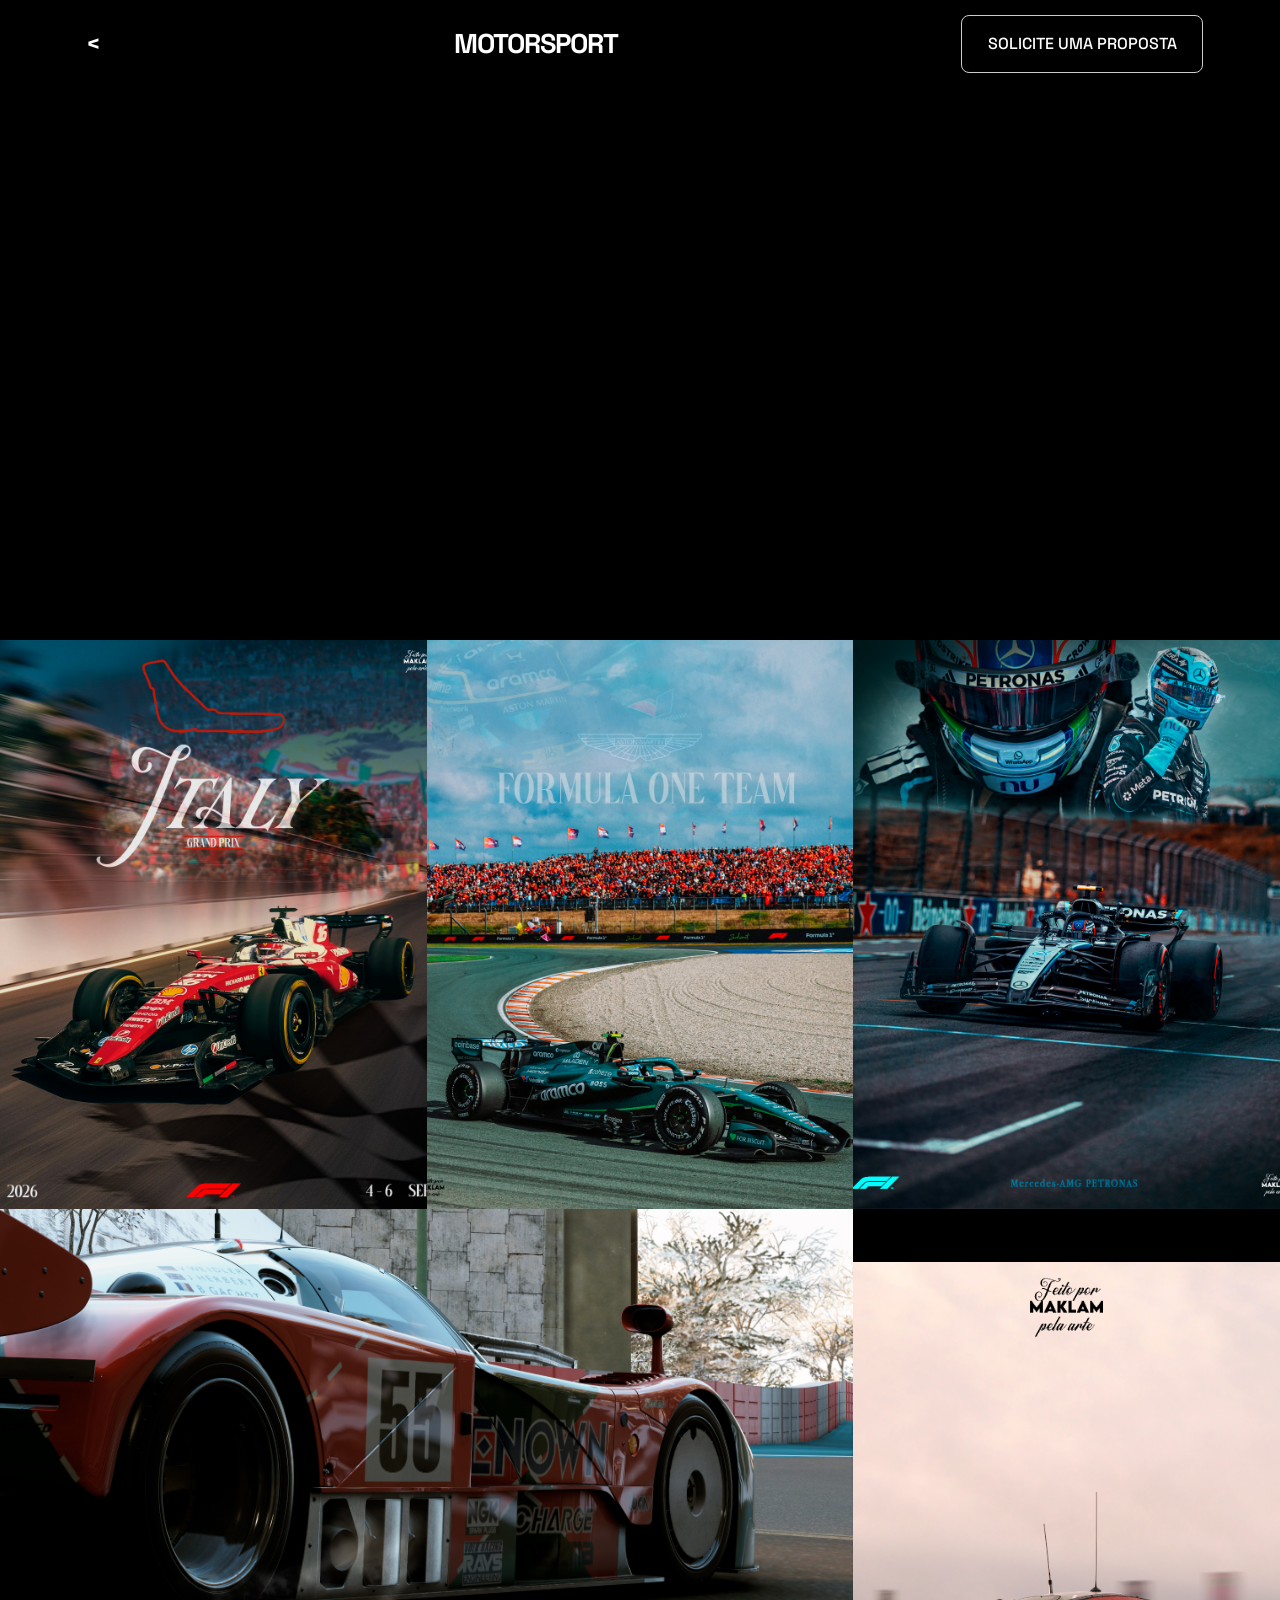
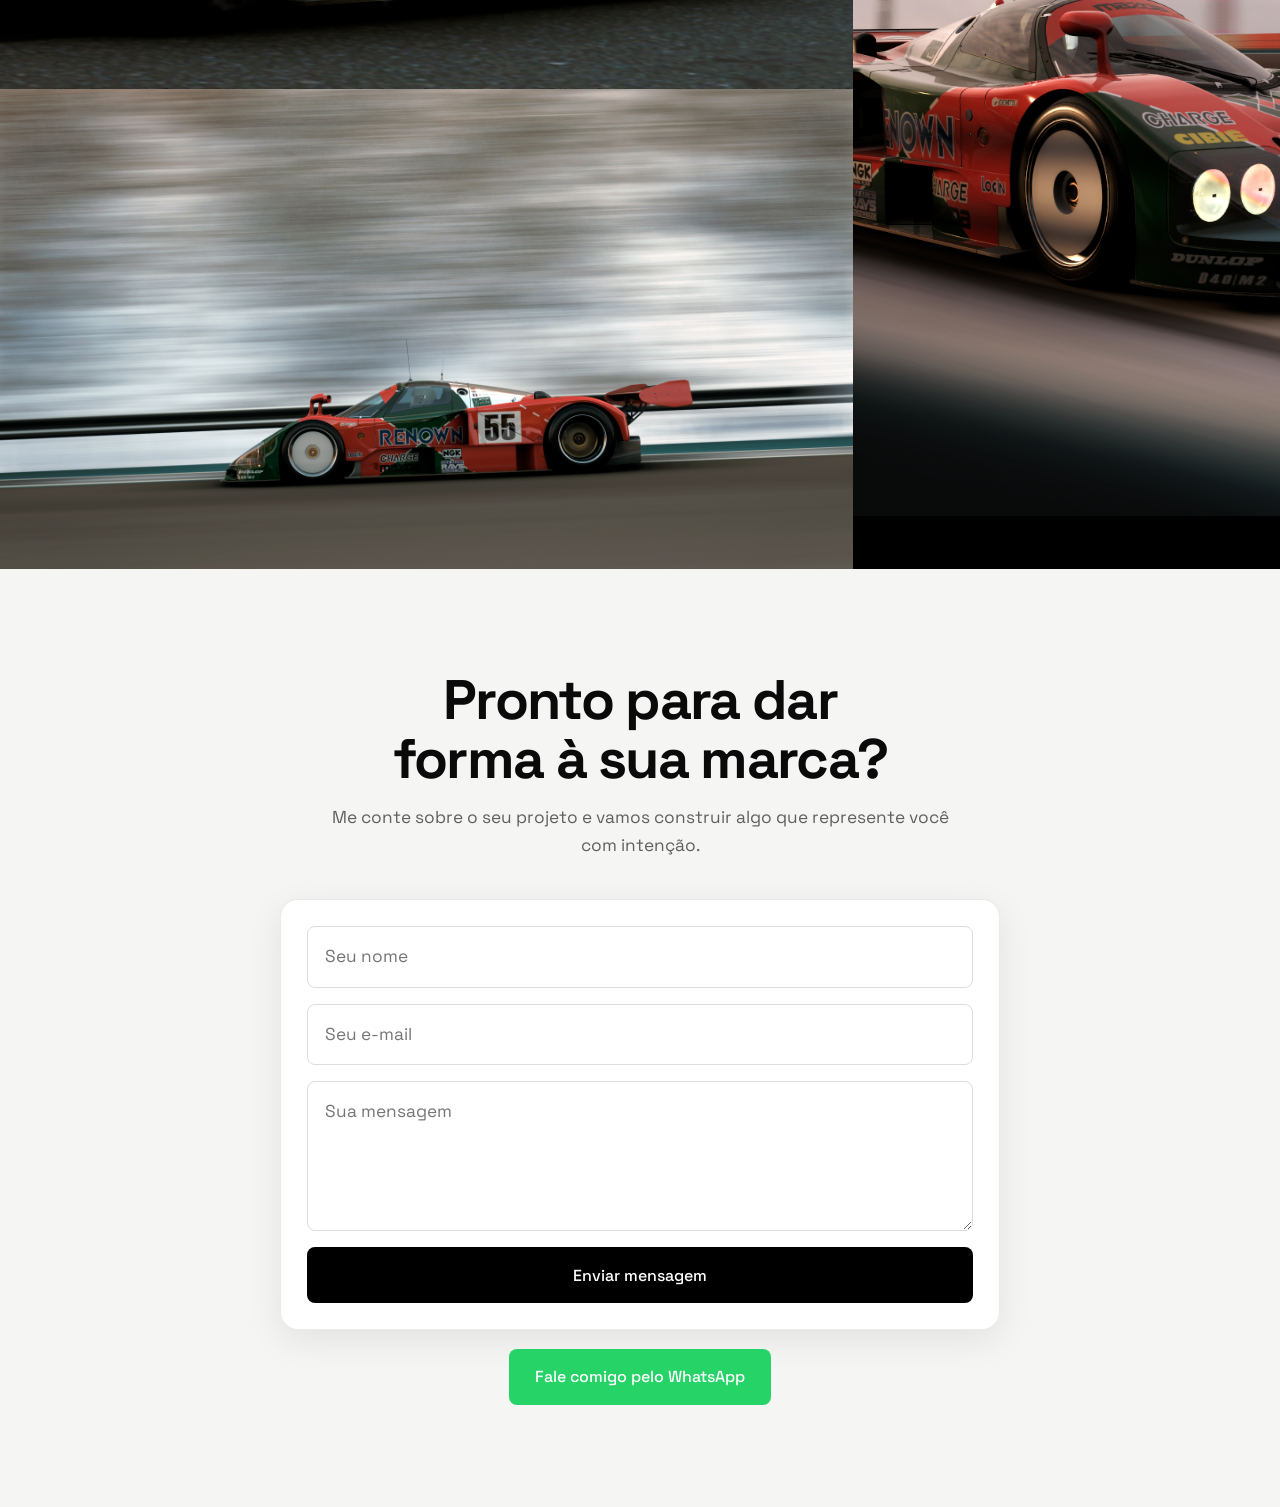
==== gallery.html @ d921586e "Adiciona vídeo e galeria motorsports" ====
<!DOCTYPE html>
<html lang="pt-BR">
<head>
  <meta charset="UTF-8">
  <meta name="viewport" content="width=device-width, initial-scale=1.0">

  <title>Maklam — Design & Branding</title>

  <meta
    name="description"
    content="Maklam cria identidades visuais, sites e direção de arte com estética, clareza e estratégia."
  >

  <link rel="preconnect" href="https://fonts.googleapis.com">
  <link rel="preconnect" href="https://fonts.gstatic.com" crossorigin>

  <link
    href="https://fonts.googleapis.com/css2?family=Space+Grotesk:wght@300;400;500;600;700&display=swap"
    rel="stylesheet"
  >

  <link rel="stylesheet" href="style.css">
  <link rel="stylesheet" href="gallery.css">

  <script src="script.js" defer></script>
</head>

<body>
  <header>
    <a href="index.html" class="back-arrow">&lt;</a>
    <div class="logo">MOTORSPORT</div>

    <nav aria-label="Navegação principal">
      <ul>
        <li>
          <a href="#contato" class="cta-primary">
            SOLICITE UMA PROPOSTA
          </a>
        </li>
      </ul>
    </nav>
  </header>


  <section class="video-topo">
  <video
    class="video-principal"
    autoplay
    muted
    loop
    playsinline
    preload="metadata"
    poster="assets/design/13.mp4"
  >
    <source src="assets/design/13.mp4" type="video/mp4">

    Seu navegador não suporta vídeo em HTML5.
  </video>
</section>

  <main class="gallery-container">

    <!-- Primeira parte: três imagens lado a lado -->
    <div class="gallery-grid">
      <div class="gallery-item" onclick="openLightbox(this)">
        <img src="assets/design/1.jpg" alt="Projeto de design 1">
      </div>

      <div class="gallery-item" onclick="openLightbox(this)">
        <img src="assets/design/7.jpg" alt="Projeto de design 2">
      </div>

      <div class="gallery-item" onclick="openLightbox(this)">
        <img src="assets/design/5.jpg" alt="Projeto de design 3">
      </div>
    </div>

    <!-- Segunda parte:
         duas imagens horizontais empilhadas à esquerda
         e uma imagem grande à direita -->
    <section class="gallery-featured">
      <div class="featured-left">
        <div class="gallery-item" onclick="openLightbox(this)">
          <img
            src="assets/design/10.jpg"
            alt="Projeto horizontal 1"
          >
        </div>

        <div class="gallery-item" onclick="openLightbox(this)">
          <img
            src="assets/design/11.jpg"
            alt="Projeto horizontal 2"
          >
        </div>
      </div>

      <div class="featured-right gallery-item" onclick="openLightbox(this)">
        <img
          src="assets/design/12.jpg"
          alt="Projeto horizontal 3"
        >
      </div>
    </section>

    <!-- Contato -->
    <section class="contato" id="contato" aria-labelledby="contato-title">
      <h2 id="contato-title">Pronto para dar forma à sua marca?</h2>

      <p>
        Me conte sobre o seu projeto e vamos construir algo que represente você
        com intenção.
      </p>

      <form
        action="https://formsubmit.co/thiagomaklam@outlook.com"
        method="POST"
      >
        <input type="text" name="nome" placeholder="Seu nome" required>

        <input type="email" name="email" placeholder="Seu e-mail" required>

        <textarea
          name="mensagem"
          placeholder="Sua mensagem"
          required
        ></textarea>

        <input
          type="hidden"
          name="_subject"
          value="Nova mensagem do site MAKLAM"
        >

        <input type="hidden" name="_captcha" value="false">
        <input type="hidden" name="_template" value="table">

        <button type="submit">Enviar mensagem</button>
      </form>

      <a
        href="https://wa.me/5564992100678?text=Ol%C3%A1%2C%20vim%20pelo%20site%20e%20gostaria%20de%20falar%20sobre%20um%20projeto."
        class="whats-btn"
        target="_blank"
        rel="noopener noreferrer"
      >
        Fale comigo pelo WhatsApp
      </a>
    </section>
  </main>


  <script>
    function openLightbox(element) {
      const img = element.querySelector("img");
      const lightbox = document.getElementById("lightbox");
      const lightboxImg = document.getElementById("lightbox-img");

      lightboxImg.src = img.src;
      lightboxImg.alt = img.alt;

      lightbox.classList.add("active");
    }

    function closeLightbox(event) {
      if (event.target.id === "lightbox") {
        document.getElementById("lightbox").classList.remove("active");
      }
    }

    function closeLightboxBtn() {
      document.getElementById("lightbox").classList.remove("active");
    }

    document.addEventListener("keydown", function (event) {
      if (event.key === "Escape") {
        document.getElementById("lightbox").classList.remove("active");
      }
    });
  </script>
</body>
</html>
---- style.css ----
/* Art direction: minimalismo editorial, contraste forte, visual limpo
   Palette: preto, branco e cinza suave
   Typography: Space Grotesk para títulos e corpo
   Density: espaçoso, com foco em clareza visual */

:root {
    --bg: #f5f5f3;
    --surface: #ffffff;
    --text: #0a0a0a;
    --text-soft: #5f5f5f;
    --line: #dddddd;
    --black: #000000;
    --white: #ffffff;
    --whatsapp: #25d366;

    --header-height: 88px;

    --radius-sm: 8px;
    --radius-md: 12px;
    --radius-lg: 18px;

    --shadow-sm: 0 4px 20px rgba(0, 0, 0, 0.04);
    --shadow-md: 0 10px 35px rgba(0, 0, 0, 0.08);

    --container: 1200px;

    --space-2: 0.5rem;
    --space-3: 0.75rem;
    --space-4: 1rem;
    --space-5: 1.25rem;
    --space-6: 1.5rem;
    --space-8: 2rem;
    --space-10: 2.5rem;
    --space-12: 3rem;
    --space-16: 4rem;
    --space-20: 5rem;

    --text-sm: clamp(0.9rem, 0.85rem + 0.2vw, 1rem);
    --text-base: clamp(1rem, 0.95rem + 0.25vw, 1.08rem);
    --text-lg: clamp(1.15rem, 1rem + 0.7vw, 1.5rem);
    --text-xl: clamp(1.6rem, 1.3rem + 1.6vw, 2.4rem);
    --text-2xl: clamp(2.2rem, 1.5rem + 3vw, 4rem);
    --text-hero: clamp(2.8rem, 1.4rem + 5vw, 5.5rem);
}

* {
    margin: 0;
    padding: 0;
    box-sizing: border-box;
}

html {
    scroll-behavior: smooth;
}

body {
    font-family: "Space Grotesk", sans-serif;
    background: var(--bg);
    color: var(--text);
    line-height: 1.6;
}

img {
    display: block;
    max-width: 100%;
    height: auto;
}

a,
button,
input,
textarea {
    font: inherit;
}

section {
    padding: clamp(4rem, 8vw, 8rem) 0;
}

main section,
header {
    padding-inline: 6vw;
}

h1,
h2,
h3 {
    line-height: 1.05;
    letter-spacing: -0.03em;
}

p {
    color: var(--text-soft);
}

/* HEADER */
header {
    position: fixed;
    top: 0;
    left: 0;
    width: 100%;
    height: var(--header-height);
    z-index: 1000;

    display: flex;
    align-items: center;
    justify-content: space-between;

    background: rgba(0, 0, 0, 0.96);
    color: var(--white);
    backdrop-filter: blur(10px);
}

.logo {
    font-size: 1.7rem;
    font-weight: 700;
    letter-spacing: -0.04em;
}

nav ul {
    list-style: none;
    display: flex;
    align-items: center;
}

nav a {
    text-decoration: none;
    color: var(--white);
}

/* BOTÕES */
.cta-primary,
.cta-secondary,
button,
.whats-btn {
    display: inline-flex;
    align-items: center;
    justify-content: center;
    min-height: 48px;
    padding: 0.95rem 1.6rem;
    border-radius: var(--radius-sm);
    text-decoration: none;
    font-size: var(--text-sm);
    font-weight: 500;
    transition: 0.22s ease;
    cursor: pointer;
}

.cta-primary {
    background: transparent;
    color: var(--white);
    border: 1px solid rgba(255, 255, 255, 0.8);
}

.cta-primary:hover {
    background: var(--white);
    color: var(--black);
}

.cta-secondary {
    border: 1px solid var(--white);
    color: var(--white);
    background: transparent;
}

.cta-secondary:hover {
    background: var(--white);
    color: var(--black);
}

/* HERO */
.hero {
    min-height: 100vh;
    padding-top: calc(var(--header-height) + 3rem);
    padding-bottom: 4rem;
    display: flex;
    align-items: center;

    background-image:
        linear-gradient(to right, rgba(0, 0, 0, 0.58), rgba(0, 0, 0, 0.12)),
        url("assets/fundo.jpeg");
    background-size: cover;
    background-position: center;
    background-repeat: no-repeat;
}

.hero h1 {
    max-width: 10ch;
    color: var(--white);
    font-size: var(--text-hero);
    font-weight: 700;
}

.marca-destaque {
    color: #d9d9d9;
}

/* PILARES */
.pilares {
    max-width: var(--container);
    margin: 0 auto;
}

.pilares h2 {
    max-width: 14ch;
    font-size: var(--text-2xl);
    margin-bottom: var(--space-10);
}

.cards {
    display: flex;
    flex-wrap: wrap;
    gap: var(--space-8);
}

.card {
    flex: 1 1 280px;
    text-align: left;
}

.card img {
    width: 100%;
    aspect-ratio: 4 / 5;
    object-fit: cover;
    border-radius: var(--radius-md);
    box-shadow: var(--shadow-sm);
}

.card h3 {
    margin-top: var(--space-4);
    font-size: var(--text-lg);
}

.card p {
    margin-top: var(--space-2);
}

/* GALERIA */
.galeria {
    max-width: 100%;
}

.galeria h2 {
    padding-inline: 6vw;
    font-size: var(--text-xl);
    margin-bottom: var(--space-8);
}


/* FRASE */
.frase {
    background: var(--black);
    color: var(--white);
    text-align: center;
}

.frase h2 {
    font-size: clamp(2rem, 1.4rem + 2vw, 3.5rem);
    letter-spacing: -0.04em;
}

/* CONTATO */
.contato {
    max-width: 900px;
    margin: 0 auto;
    text-align: center;
    padding-inline: 1.5rem;
}

.contato h2 {
    font-size: clamp(2rem, 1.4rem + 2.6vw, 3.5rem);
    max-width: 14ch;
    margin: 0 auto 1rem;
}

.contato p {
    max-width: 650px;
    margin: 0 auto 2.5rem;
    font-size: var(--text-base);
}

form {
    width: 100%;
    max-width: 720px;
    margin: 0 auto;
    display: flex;
    flex-direction: column;
    gap: var(--space-4);
    background: var(--surface);
    padding: clamp(1.4rem, 2vw, 2rem);
    border: 1px solid rgba(10, 10, 10, 0.08);
    border-radius: var(--radius-lg);
    box-shadow: var(--shadow-md);
}

input,
textarea {
    width: 100%;
    padding: 1rem 1.1rem;
    border: 1px solid var(--line);
    border-radius: var(--radius-sm);
    font-size: var(--text-base);
    background: var(--white);
    color: var(--text);
    outline: none;
}

input:focus,
textarea:focus {
    border-color: var(--black);
}

textarea {
    min-height: 150px;
    resize: vertical;
}

button {
    width: 100%;
    background: var(--black);
    color: var(--white);
    border: none;
}

button:hover {
    opacity: 0.92;
}

.whats-btn {
    margin-top: 1.2rem;
    background: var(--whatsapp);
    color: var(--white);
}

.whats-btn:hover {
    background: #1fb85a;
}

/* RESPONSIVO */
@media (max-width: 900px) {
    header {
        padding-inline: 1rem;
    }

    main section,
    .galeria h2,
    .carousel {
        padding-inline: 1rem;
    }

    .hero {
        padding-top: calc(var(--header-height) + 2rem);
        min-height: 90vh;
    }

    .hero h1 {
        max-width: 12ch;
    }

    .cards {
        gap: 1.5rem;
    }

    .carousel-track img {
        flex: 0 0 86vw;
        width: 86vw;
        height: 420px;
    }
}

@media (max-width: 640px) {
    :root {
        --header-height: 76px;
    }

    .logo {
        font-size: 1.35rem;
    }

    .cta-primary {
        padding: 0.85rem 1rem;
        font-size: 0.85rem;
    }

    .hero {
        align-items: flex-end;
        padding-bottom: 3rem;
    }

    .hero h1 {
        font-size: clamp(2.3rem, 9vw, 3.4rem);
        max-width: 100%;
    }

    .pilares h2,
    .frase h2,
    .contato h2 {
        max-width: 100%;
    }

    .card img {
        aspect-ratio: 4 / 4.8;
    }

    .carousel-track img {
        height: 320px;
    }

    form {
        padding: 1.25rem;
    }
}

.btn-motorsport {
    display: inline-block;
    margin-top: 2rem;
    padding: 1rem 2rem;
    background: #000;
    color: #fff;
    font-weight: 600;
    text-decoration: none;
    border-radius: 6px;
    transition: 0.2s ease;
}

.btn-motorsport:hover {
    background: #222;
}
---- gallery.css ----
/* ============================
   GALERIA — MAK LAM
   ============================ */

/* Evita que padding altere a largura dos elementos */
* {
  box-sizing: border-box;
}

/* Remove espaços padrão da página */
html,
body {
    
  margin: 0;
  padding: 0;
}

/* Área principal da galeria */
.gallery-page {
  width: 100%;
  margin: 0;
  padding: 0;
  background-color: #f4f4f4;
}

/* Grade com 3 imagens por linha */
.gallery-grid {
  width: 100%;
  display: grid;
  grid-template-columns: repeat(3, 1fr);
  gap: 0;
  margin: 0;
  padding: 0;
}

/* Cada imagem ocupa um retângulo vertical */
.gallery-item {
  width: 100%;
  aspect-ratio: 3 / 4;
  overflow: hidden;
  margin: 0;
  padding: 0;
  border-radius: 0;
  background-color: #111;
  cursor: pointer;
}

/* A imagem cobre todo o retângulo sem deformar */
.gallery-item img {
  display: block;
  width: 100%;
  height: 100%;
  margin: 0;
  padding: 0;
  object-fit: cover;
  object-position: center;
  border-radius: 0;
  transition: transform 0.35s ease;
}

/* Efeito discreto ao passar o mouse */
.gallery-item:hover img {
  transform: scale(1.04);
}

/* Tablet: duas imagens por linha */
@media (max-width: 768px) {
  .gallery-grid {
    grid-template-columns: repeat(2, 1fr);
  }
}

/* Celular: uma imagem por linha */
@media (max-width: 480px) {
  .gallery-grid {
    grid-template-columns: 1fr;
  }

  .gallery-item {
    aspect-ratio: 4 / 5;
  }
}

/* ============================
   BLOCO ESPECIAL DE 3 IMAGENS
   ============================ */

/* ======================================
   BLOCO: 2 IMAGENS 1920x1080 À ESQUERDA
   + 1 IMAGEM 1350x1080 À DIREITA
   ====================================== */

.gallery-featured {
  width: 100%;
  display: grid;
  grid-template-columns: 2fr 1fr;
  gap: 0;
  margin: 0;
  padding: 0;
  align-items: stretch;
}

/* Duas imagens horizontais empilhadas */
.featured-left {
  display: grid;
  grid-template-rows: repeat(2, 1fr);
  gap: 0;
}

/* Cada foto 1920x1080 fica em 16:9 */
.featured-left .gallery-item {
  width: 100%;
  aspect-ratio: 16 / 9;
  overflow: hidden;
  margin: 0;
  padding: 0;
  background: #000;
}

/* Imagem da direita: 1350x1080 = 5:4 */
.featured-right {
  width: 100%;
  height: 100%;
  overflow: hidden;
  margin: 0;
  padding: 0;
  background: #000;
}

/* Mostra as imagens inteiras, sem corte */
.gallery-featured .gallery-item img {
  display: block;
  width: 100%;
  height: 100%;
  object-fit: contain;
  object-position: center;
  margin: 0;
  padding: 0;
}

/* ============================
   VÍDEO NO TOPO DA GALERIA
   ============================ */

.video-topo {
  width: 100%;
  margin: 0;
  padding: 0;
  line-height: 0;
  background-color: #000;
}

.video-principal {
  display: block;
  width: 100%;
  height: auto;
  margin: 0;
  padding: 0;
  object-fit: contain;
}

.back-arrow {
    font-size: 1.5rem;
    font-weight: bold;
    text-decoration: none;
    color: #fff;
    background: #000;
    padding: 0.3rem 0.6rem;
    border-radius: 6px;
    transition: 0.2s;
}

.back-arrow:hover {
    background: #333;
}
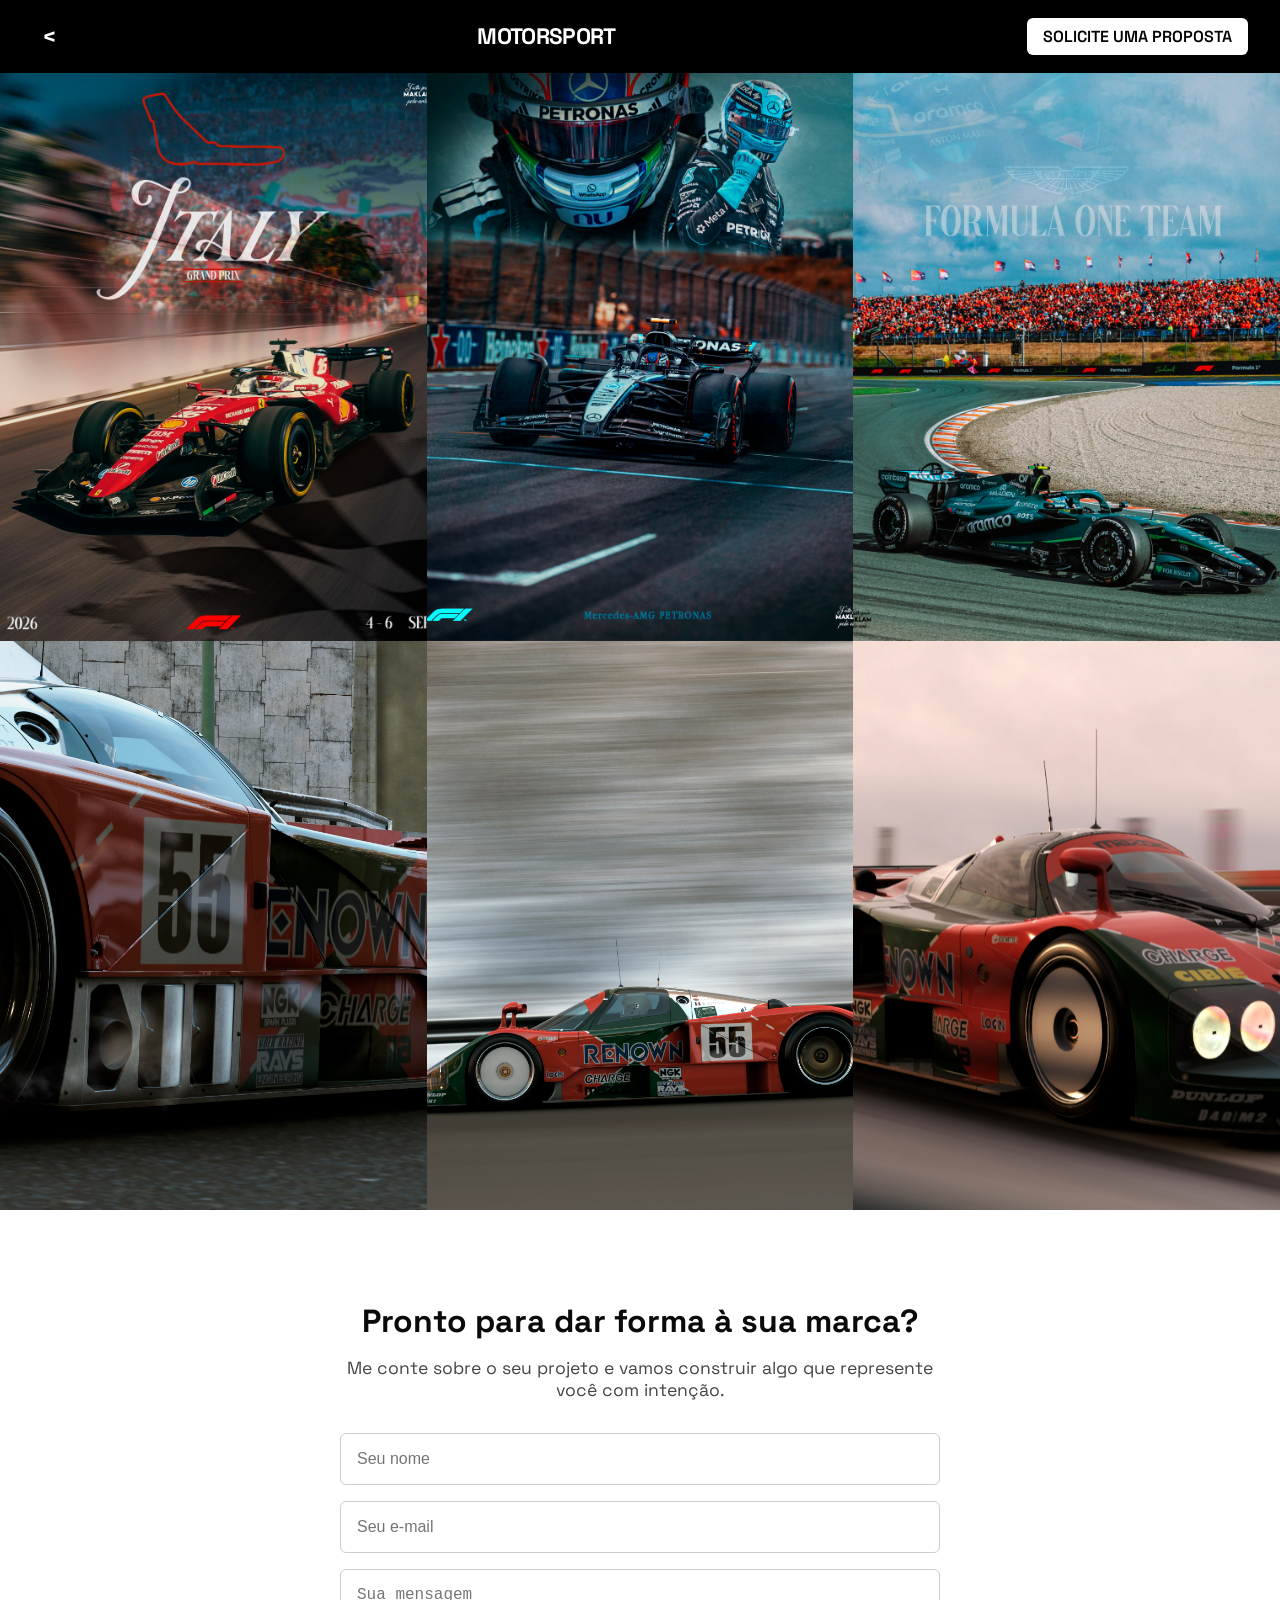
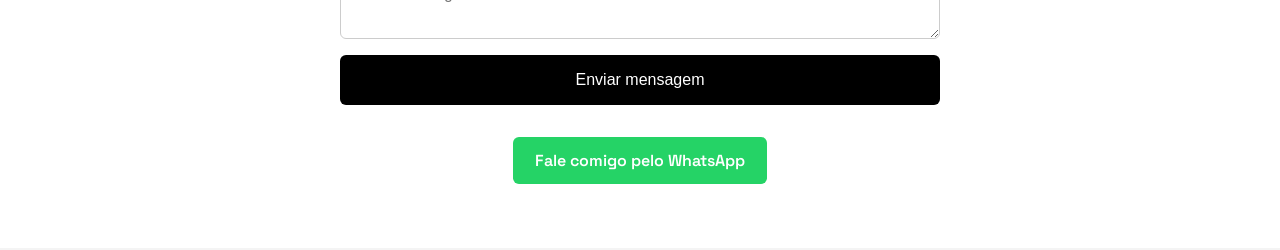
==== commit 68dd6626: "Atualiza imagens e estilos" ====
--- a/gallery.html
+++ b/gallery.html
@@ -4,28 +4,19 @@
   <meta charset="UTF-8">
   <meta name="viewport" content="width=device-width, initial-scale=1.0">
 
-  <title>Maklam — Design & Branding</title>
+  <title>Maklam — Ilustrações</title>
 
-  <meta
-    name="description"
-    content="Maklam cria identidades visuais, sites e direção de arte com estética, clareza e estratégia."
-  >
+  <meta name="description" content="Ilustrações e direção de arte por Maklam.">
 
   <link rel="preconnect" href="https://fonts.googleapis.com">
   <link rel="preconnect" href="https://fonts.gstatic.com" crossorigin>
+  <link href="https://fonts.googleapis.com/css2?family=Space+Grotesk:wght@300;400;500;600;700&display=swap" rel="stylesheet">
 
-  <link
-    href="https://fonts.googleapis.com/css2?family=Space+Grotesk:wght@300;400;500;600;700&display=swap"
-    rel="stylesheet"
-  >
-
-  <link rel="stylesheet" href="style.css">
   <link rel="stylesheet" href="gallery.css">
-
-  <script src="script.js" defer></script>
 </head>
 
 <body>
+
   <header>
     <a href="index.html" class="back-arrow">&lt;</a>
     <div class="logo">MOTORSPORT</div>
@@ -33,122 +24,71 @@
     <nav aria-label="Navegação principal">
       <ul>
         <li>
-          <a href="#contato" class="cta-primary">
-            SOLICITE UMA PROPOSTA
-          </a>
+          <a href="#contato" class="cta-primary">SOLICITE UMA PROPOSTA</a>
         </li>
       </ul>
     </nav>
   </header>
 
-
-  <section class="video-topo">
-  <video
-    class="video-principal"
-    autoplay
-    muted
-    loop
-    playsinline
-    preload="metadata"
-    poster="assets/design/13.mp4"
-  >
-    <source src="assets/design/13.mp4" type="video/mp4">
-
-    Seu navegador não suporta vídeo em HTML5.
-  </video>
-</section>
-
   <main class="gallery-container">
 
-    <!-- Primeira parte: três imagens lado a lado -->
+    <!-- Grade principal -->
     <div class="gallery-grid">
       <div class="gallery-item" onclick="openLightbox(this)">
         <img src="assets/design/1.jpg" alt="Projeto de design 1">
       </div>
 
       <div class="gallery-item" onclick="openLightbox(this)">
-        <img src="assets/design/7.jpg" alt="Projeto de design 2">
+        <img src="assets/design/5.jpg" alt="Projeto de design 2">
       </div>
 
       <div class="gallery-item" onclick="openLightbox(this)">
-        <img src="assets/design/5.jpg" alt="Projeto de design 3">
+        <img src="assets/design/7.jpg" alt="Projeto de design 3">
+      </div>
+
+      <div class="gallery-item" onclick="openLightbox(this)">
+        <img src="assets/design/10.jpg" alt="Projeto de design 4">
+      </div>
+
+      <div class="gallery-item" onclick="openLightbox(this)">
+        <img src="assets/design/11.jpg" alt="Projeto de design 4">
+      </div>
+
+      <div class="gallery-item" onclick="openLightbox(this)">
+        <img src="assets/design/12.jpg" alt="Projeto de design 4">
       </div>
     </div>
 
-    <!-- Segunda parte:
-         duas imagens horizontais empilhadas à esquerda
-         e uma imagem grande à direita -->
-    <section class="gallery-featured">
-      <div class="featured-left">
-        <div class="gallery-item" onclick="openLightbox(this)">
-          <img
-            src="assets/design/10.jpg"
-            alt="Projeto horizontal 1"
-          >
-        </div>
-
-        <div class="gallery-item" onclick="openLightbox(this)">
-          <img
-            src="assets/design/11.jpg"
-            alt="Projeto horizontal 2"
-          >
-        </div>
-      </div>
-
-      <div class="featured-right gallery-item" onclick="openLightbox(this)">
-        <img
-          src="assets/design/12.jpg"
-          alt="Projeto horizontal 3"
-        >
-      </div>
-    </section>
+    <!-- Lightbox -->
+    <div id="lightbox" class="lightbox" onclick="closeLightbox(event)">
+      <img id="lightbox-img" src="" alt="">
+      <button class="close-btn" onclick="closeLightboxBtn()">×</button>
+    </div>
 
     <!-- Contato -->
     <section class="contato" id="contato" aria-labelledby="contato-title">
       <h2 id="contato-title">Pronto para dar forma à sua marca?</h2>
+      <p>Me conte sobre o seu projeto e vamos construir algo que represente você com intenção.</p>
 
-      <p>
-        Me conte sobre o seu projeto e vamos construir algo que represente você
-        com intenção.
-      </p>
+      <form action="https://formsubmit.co/thiagomaklam@outlook.com" method="POST">
+        <input type="text" name="nome" placeholder="Seu nome" required>
+        <input type="email" name="email" placeholder="Seu e-mail" required>
+        <textarea name="mensagem" placeholder="Sua mensagem" required></textarea>
 
-      <form
-        action="https://formsubmit.co/thiagomaklam@outlook.com"
-        method="POST"
-      >
-        <input type="text" name="nome" placeholder="Seu nome" required>
-
-        <input type="email" name="email" placeholder="Seu e-mail" required>
-
-        <textarea
-          name="mensagem"
-          placeholder="Sua mensagem"
-          required
-        ></textarea>
-
-        <input
-          type="hidden"
-          name="_subject"
-          value="Nova mensagem do site MAKLAM"
-        >
-
+        <input type="hidden" name="_subject" value="Nova mensagem do site MAKLAM">
         <input type="hidden" name="_captcha" value="false">
         <input type="hidden" name="_template" value="table">
 
         <button type="submit">Enviar mensagem</button>
       </form>
 
-      <a
-        href="https://wa.me/5564992100678?text=Ol%C3%A1%2C%20vim%20pelo%20site%20e%20gostaria%20de%20falar%20sobre%20um%20projeto."
-        class="whats-btn"
-        target="_blank"
-        rel="noopener noreferrer"
-      >
+      <a href="https://wa.me/5564992100678?text=Olá, vim pelo site e gostaria de falar sobre um projeto."
+         class="whats-btn" target="_blank" rel="noopener noreferrer">
         Fale comigo pelo WhatsApp
       </a>
     </section>
+
   </main>
-
 
   <script>
     function openLightbox(element) {
@@ -178,5 +118,6 @@
       }
     });
   </script>
+
 </body>
-</html>+</html>
--- a/gallery.css
+++ b/gallery.css
@@ -1,76 +1,118 @@
 /* ============================
-   GALERIA — MAK LAM
-   ============================ */
-
-/* Evita que padding altere a largura dos elementos */
+   RESET E BASE
+   ============================ */
+
 * {
   box-sizing: border-box;
 }
 
-/* Remove espaços padrão da página */
-html,
-body {
-    
+html, body {
   margin: 0;
   padding: 0;
-}
-
-/* Área principal da galeria */
-.gallery-page {
-  width: 100%;
+  font-family: "Space Grotesk", sans-serif;
+  background: var(--bg, #f4f4f4);
+  color: var(--text, #0a0a0a);
+}
+
+/* ============================
+   HEADER (padronizado com style.css)
+   ============================ */
+
+header {
+  width: 100%;
+  padding: 1rem 2rem;
+  display: flex;
+  align-items: center;
+  justify-content: space-between;
+  background: #000;
+  color: #fff;
+}
+
+.logo {
+  font-size: 1.4rem;
+  font-weight: 700;
+  letter-spacing: -0.03em;
+}
+
+nav ul {
   margin: 0;
   padding: 0;
-  background-color: #f4f4f4;
-}
-
-/* Grade com 3 imagens por linha */
+  list-style: none;
+}
+
+nav a.cta-primary {
+  background: #fff;
+  color: #000;
+  padding: 0.5rem 1rem;
+  border-radius: 6px;
+  font-weight: 600;
+  text-decoration: none;
+  transition: 0.2s;
+}
+
+nav a.cta-primary:hover {
+  background: #ddd;
+}
+
+.back-arrow {
+  font-size: 1.5rem;
+  font-weight: 700;
+  text-decoration: none;
+  color: #fff;
+  background: #000;
+  padding: 0.3rem 0.6rem;
+  border-radius: 6px;
+  transition: 0.2s;
+}
+
+.back-arrow:hover {
+  background: #333;
+}
+
+/* ============================
+   GALERIA
+   ============================ */
+
+.gallery-container {
+  width: 100%;
+  padding: 0;
+  margin: 0;
+  padding-top: var(--header-height);
+}
+
 .gallery-grid {
   width: 100%;
   display: grid;
   grid-template-columns: repeat(3, 1fr);
   gap: 0;
-  margin: 0;
-  padding: 0;
-}
-
-/* Cada imagem ocupa um retângulo vertical */
+}
+
 .gallery-item {
   width: 100%;
   aspect-ratio: 3 / 4;
   overflow: hidden;
-  margin: 0;
-  padding: 0;
-  border-radius: 0;
-  background-color: #111;
+  background: #111;
   cursor: pointer;
 }
 
-/* A imagem cobre todo o retângulo sem deformar */
 .gallery-item img {
-  display: block;
   width: 100%;
   height: 100%;
-  margin: 0;
-  padding: 0;
   object-fit: cover;
-  object-position: center;
-  border-radius: 0;
   transition: transform 0.35s ease;
 }
 
-/* Efeito discreto ao passar o mouse */
 .gallery-item:hover img {
   transform: scale(1.04);
 }
 
-/* Tablet: duas imagens por linha */
+/* Responsivo */
 @media (max-width: 768px) {
   .gallery-grid {
     grid-template-columns: repeat(2, 1fr);
   }
 }
 
-/* Celular: uma imagem por linha */
 @media (max-width: 480px) {
   .gallery-grid {
     grid-template-columns: 1fr;
@@ -82,94 +124,141 @@
 }
 
 /* ============================
-   BLOCO ESPECIAL DE 3 IMAGENS
-   ============================ */
-
-/* ======================================
-   BLOCO: 2 IMAGENS 1920x1080 À ESQUERDA
-   + 1 IMAGEM 1350x1080 À DIREITA
-   ====================================== */
+   BLOCO ESPECIAL (MOTORSPORT)
+   ============================ */
 
 .gallery-featured {
   width: 100%;
   display: grid;
   grid-template-columns: 2fr 1fr;
   gap: 0;
-  margin: 0;
-  padding: 0;
-  align-items: stretch;
-}
-
-/* Duas imagens horizontais empilhadas */
+}
+
 .featured-left {
   display: grid;
   grid-template-rows: repeat(2, 1fr);
-  gap: 0;
-}
-
-/* Cada foto 1920x1080 fica em 16:9 */
+}
+
 .featured-left .gallery-item {
-  width: 100%;
   aspect-ratio: 16 / 9;
-  overflow: hidden;
-  margin: 0;
-  padding: 0;
+}
+
+.featured-right {
+  aspect-ratio: 5 / 4;
+}
+
+/* ============================
+   LIGHTBOX
+   ============================ */
+
+.lightbox {
+  position: fixed;
+  inset: 0;
+  background: rgba(0,0,0,0.85);
+  display: flex;
+  justify-content: center;
+  align-items: center;
+  opacity: 0;
+  pointer-events: none;
+  transition: 0.3s ease;
+  z-index: 9999;
+}
+
+.lightbox.active {
+  opacity: 1;
+  pointer-events: auto;
+}
+
+.lightbox img {
+  max-width: 90%;
+  max-height: 90%;
+  border-radius: 4px;
+}
+
+.close-btn {
+  position: absolute;
+  top: 20px;
+  right: 20px;
+  background: #fff;
+  color: #000;
+  border: none;
+  font-size: 1.4rem;
+  padding: 0.3rem 0.6rem;
+  border-radius: 6px;
+  cursor: pointer;
+  transition: 0.2s;
+}
+
+.close-btn:hover {
+  background: #ddd;
+}
+
+/* ============================
+   CONTATO (padronizado com style.css)
+   ============================ */
+
+.contato {
+  padding: 4rem 2rem;
+  text-align: center;
+  background: #fff;
+}
+
+.contato h2 {
+  font-size: 2rem;
+  margin-bottom: 1rem;
+}
+
+.contato p {
+  max-width: 600px;
+  margin: 0 auto 2rem;
+  font-size: 1.1rem;
+  color: #444;
+}
+
+.contato form {
+  max-width: 600px;
+  margin: 0 auto;
+  display: flex;
+  flex-direction: column;
+  gap: 1rem;
+}
+
+.contato input,
+.contato textarea {
+  width: 100%;
+  padding: 1rem;
+  border-radius: 6px;
+  border: 1px solid #ccc;
+  font-size: 1rem;
+}
+
+.contato button {
+  padding: 1rem;
   background: #000;
-}
-
-/* Imagem da direita: 1350x1080 = 5:4 */
-.featured-right {
-  width: 100%;
-  height: 100%;
-  overflow: hidden;
-  margin: 0;
-  padding: 0;
-  background: #000;
-}
-
-/* Mostra as imagens inteiras, sem corte */
-.gallery-featured .gallery-item img {
-  display: block;
-  width: 100%;
-  height: 100%;
-  object-fit: contain;
-  object-position: center;
-  margin: 0;
-  padding: 0;
-}
-
-/* ============================
-   VÍDEO NO TOPO DA GALERIA
-   ============================ */
-
-.video-topo {
-  width: 100%;
-  margin: 0;
-  padding: 0;
-  line-height: 0;
-  background-color: #000;
-}
-
-.video-principal {
-  display: block;
-  width: 100%;
-  height: auto;
-  margin: 0;
-  padding: 0;
-  object-fit: contain;
-}
-
-.back-arrow {
-    font-size: 1.5rem;
-    font-weight: bold;
-    text-decoration: none;
-    color: #fff;
-    background: #000;
-    padding: 0.3rem 0.6rem;
-    border-radius: 6px;
-    transition: 0.2s;
-}
-
-.back-arrow:hover {
-    background: #333;
-}
+  color: #fff;
+  border: none;
+  border-radius: 6px;
+  font-size: 1rem;
+  cursor: pointer;
+  transition: 0.2s;
+}
+
+.contato button:hover {
+  background: #333;
+}
+
+.whats-btn {
+  display: inline-block;
+  margin-top: 2rem;
+  padding: 0.8rem 1.4rem;
+  background: #25D366;
+  color: #fff;
+  border-radius: 6px;
+  text-decoration: none;
+  font-weight: 600;
+  transition: 0.2s;
+}
+
+.whats-btn:hover {
+  background: #1ea955;
+}
